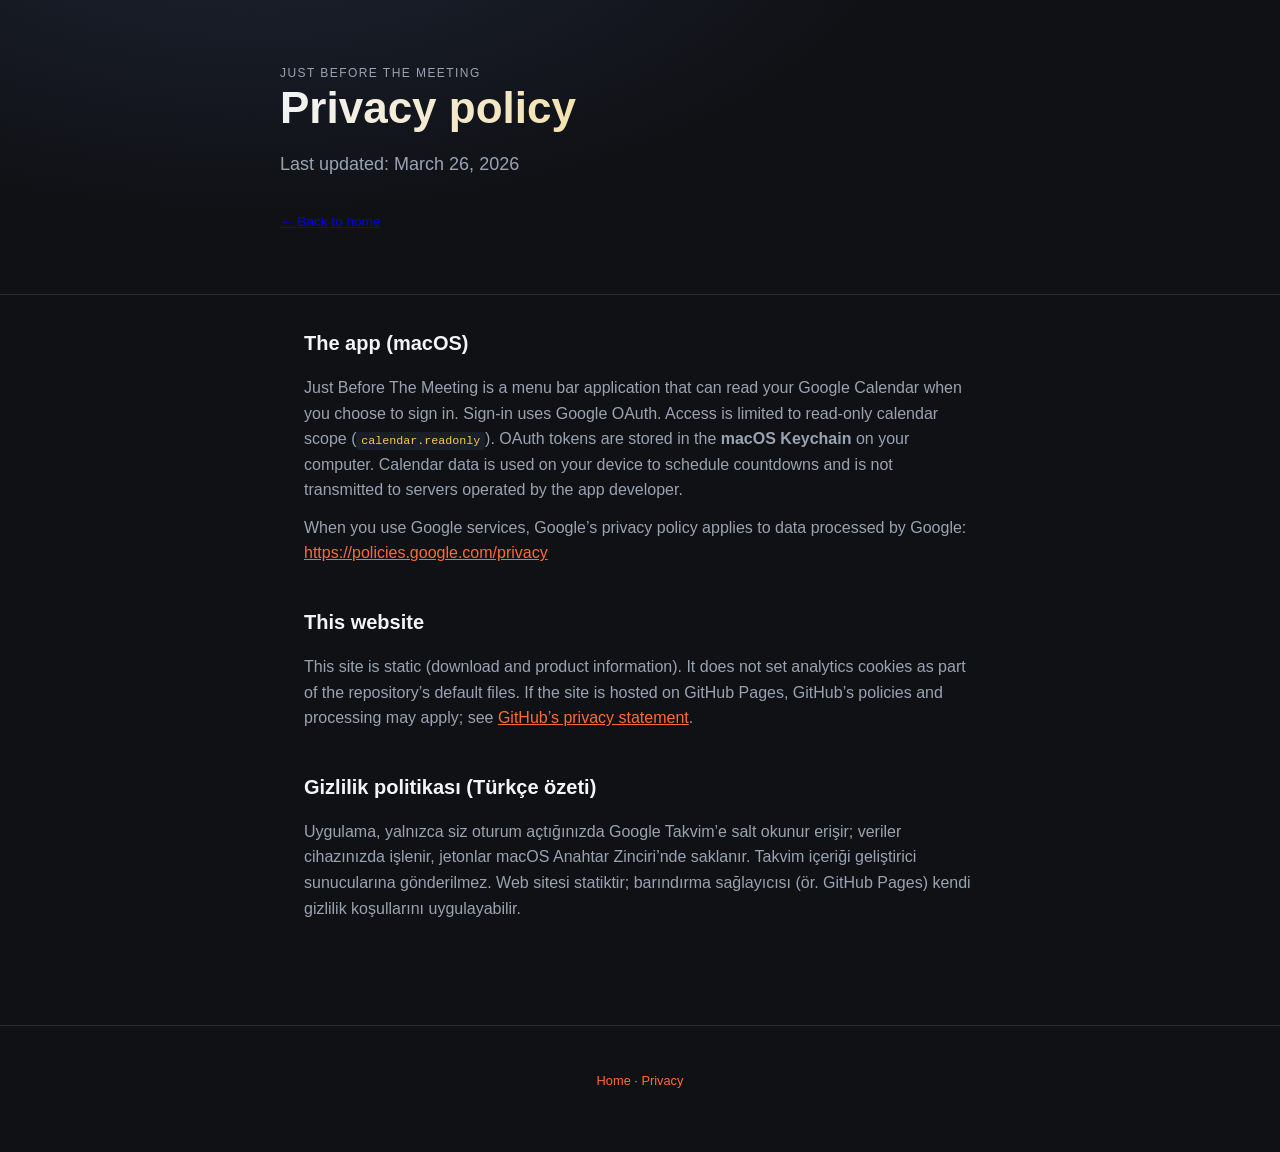
==== website/privacy.html @ f006d7a7 "Ship prep: app 1.0.0 (build 100), live site CTA, privacy page, Pages workflow - Bump CFBundleShortVe" ====
<!DOCTYPE html>
<html lang="en">
<head>
  <meta charset="UTF-8" />
  <meta name="viewport" content="width=device-width, initial-scale=1" />
  <title>Privacy policy — Just Before The Meeting</title>
  <meta name="description" content="Privacy policy for the Just Before The Meeting macOS app and this website." />
  <link rel="stylesheet" href="style.css" />
</head>
<body>
  <header class="hero">
    <div class="hero-inner">
      <p class="eyebrow">Just Before The Meeting</p>
      <h1>Privacy policy</h1>
      <p class="lede">Last updated: March 26, 2026</p>
      <p class="cta-note"><a href="index.html">← Back to home</a></p>
    </div>
  </header>

  <main class="legal">
    <section>
      <h2>The app (macOS)</h2>
      <p>
        Just Before The Meeting is a menu bar application that can read your Google Calendar when you choose to sign in.
        Sign-in uses Google OAuth. Access is limited to read-only calendar scope (<code>calendar.readonly</code>).
        OAuth tokens are stored in the <strong>macOS Keychain</strong> on your computer. Calendar data is used on your
        device to schedule countdowns and is not transmitted to servers operated by the app developer.
      </p>
      <p>
        When you use Google services, Google’s privacy policy applies to data processed by Google:
        <a href="https://policies.google.com/privacy">https://policies.google.com/privacy</a>
      </p>
    </section>

    <section>
      <h2>This website</h2>
      <p>
        This site is static (download and product information). It does not set analytics cookies as part of the
        repository’s default files. If the site is hosted on GitHub Pages, GitHub’s policies and processing may apply;
        see <a href="https://docs.github.com/en/site-policy/privacy-policies/github-privacy-statement">GitHub’s privacy statement</a>.
      </p>
    </section>

    <section lang="tr">
      <h2>Gizlilik politikası (Türkçe özeti)</h2>
      <p>
        Uygulama, yalnızca siz oturum açtığınızda Google Takvim’e salt okunur erişir; veriler cihazınızda işlenir,
        jetonlar macOS Anahtar Zinciri’nde saklanır. Takvim içeriği geliştirici sunucularına gönderilmez. Web sitesi
        statiktir; barındırma sağlayıcısı (ör. GitHub Pages) kendi gizlilik koşullarını uygulayabilir.
      </p>
    </section>
  </main>

  <footer>
    <p><a href="index.html">Home</a> · <a href="privacy.html">Privacy</a></p>
  </footer>
</body>
</html>
---- website/style.css ----
:root {
  --bg: #0f1115;
  --fg: #f2f4f8;
  --muted: #9aa3b2;
  --accent: #ff6b35;
  --accent2: #f7c948;
  --card: #1a1e26;
  --font: "SF Pro Text", -apple-system, BlinkMacSystemFont, "Segoe UI", sans-serif;
}

* {
  box-sizing: border-box;
}

body {
  margin: 0;
  font-family: var(--font);
  background: radial-gradient(1200px 600px at 20% -10%, #1e2433 0%, var(--bg) 55%);
  color: var(--fg);
  line-height: 1.6;
  min-height: 100vh;
}

.hero {
  padding: 4rem 1.5rem 3rem;
  border-bottom: 1px solid #252a35;
}

.hero-inner {
  max-width: 720px;
  margin: 0 auto;
}

.hero-top {
  display: flex;
  flex-wrap: wrap;
  align-items: center;
  justify-content: space-between;
  gap: 0.75rem 1rem;
  margin-bottom: 0.75rem;
}

.lang-switcher {
  display: flex;
  align-items: center;
  gap: 0.5rem;
  font-size: 0.8rem;
  margin-left: auto;
}

.lang-select-label {
  color: var(--muted);
  white-space: nowrap;
}

.lang-select {
  font: inherit;
  font-size: 0.85rem;
  color: var(--fg);
  background: var(--card);
  border: 1px solid #2e3544;
  border-radius: 8px;
  padding: 0.4rem 2rem 0.4rem 0.65rem;
  cursor: pointer;
  min-width: 9rem;
  appearance: none;
  background-image: url("data:image/svg+xml,%3Csvg xmlns='http://www.w3.org/2000/svg' width='10' height='6' viewBox='0 0 10 6'%3E%3Cpath fill='%239aa3b2' d='M0 0h10L5 6z'/%3E%3C/svg%3E");
  background-repeat: no-repeat;
  background-position: right 0.55rem center;
  transition: border-color 0.15s ease, box-shadow 0.15s ease;
}

.lang-select:hover {
  border-color: #3d4658;
}

.lang-select:focus {
  outline: none;
  border-color: var(--accent);
  box-shadow: 0 0 0 2px rgba(255, 107, 53, 0.25);
}

.eyebrow {
  text-transform: uppercase;
  letter-spacing: 0.12em;
  font-size: 0.75rem;
  color: var(--muted);
  margin: 0;
}

h1 {
  font-size: clamp(2rem, 5vw, 2.75rem);
  line-height: 1.15;
  margin: 0 0 1rem;
  background: linear-gradient(120deg, var(--fg), var(--accent2));
  -webkit-background-clip: text;
  background-clip: text;
  color: transparent;
}

.lede {
  font-size: 1.125rem;
  color: var(--muted);
  margin: 0 0 2rem;
}

.cta {
  display: inline-block;
  padding: 0.85rem 1.5rem;
  border-radius: 999px;
  background: linear-gradient(135deg, var(--accent), #ff9f1c);
  color: #1a0b05;
  font-weight: 600;
  text-decoration: none;
  box-shadow: 0 8px 24px rgba(255, 107, 53, 0.35);
  transition: transform 0.15s ease, box-shadow 0.15s ease;
}

.cta:hover {
  transform: translateY(-1px);
  box-shadow: 0 12px 28px rgba(255, 107, 53, 0.45);
}

.cta[aria-disabled="true"] {
  opacity: 0.65;
  pointer-events: none;
}

.cta-note {
  margin-top: 1rem;
  font-size: 0.85rem;
  color: var(--muted);
}

main {
  max-width: 720px;
  margin: 0 auto;
  padding: 2.5rem 1.5rem 4rem;
}

section {
  margin-bottom: 2.5rem;
}

h2 {
  font-size: 1.25rem;
  margin: 0 0 1rem;
}

.features ul,
.how ol {
  padding-left: 1.25rem;
  color: var(--muted);
}

.features li,
.how li {
  margin-bottom: 0.65rem;
}

code {
  font-size: 0.9em;
  background: var(--card);
  padding: 0.15em 0.4em;
  border-radius: 4px;
  color: var(--accent2);
}

footer {
  text-align: center;
  padding: 2rem 1rem 3rem;
  font-size: 0.8rem;
  color: var(--muted);
  border-top: 1px solid #252a35;
}

footer a {
  color: var(--accent);
  text-decoration: none;
}

footer a:hover {
  text-decoration: underline;
}

.legal {
  max-width: 720px;
  margin: 0 auto;
  padding: 0 1.5rem 4rem;
  color: var(--muted);
}

.legal h2 {
  color: var(--fg);
  margin-top: 2rem;
}

.legal p {
  margin: 0.75rem 0;
}

.legal a {
  color: var(--accent);
}

.footer-line {
  margin: 0;
}

#footer-privacy {
  margin-left: 0.35rem;
  color: var(--accent);
  text-decoration: none;
}

#footer-privacy:hover {
  text-decoration: underline;
}
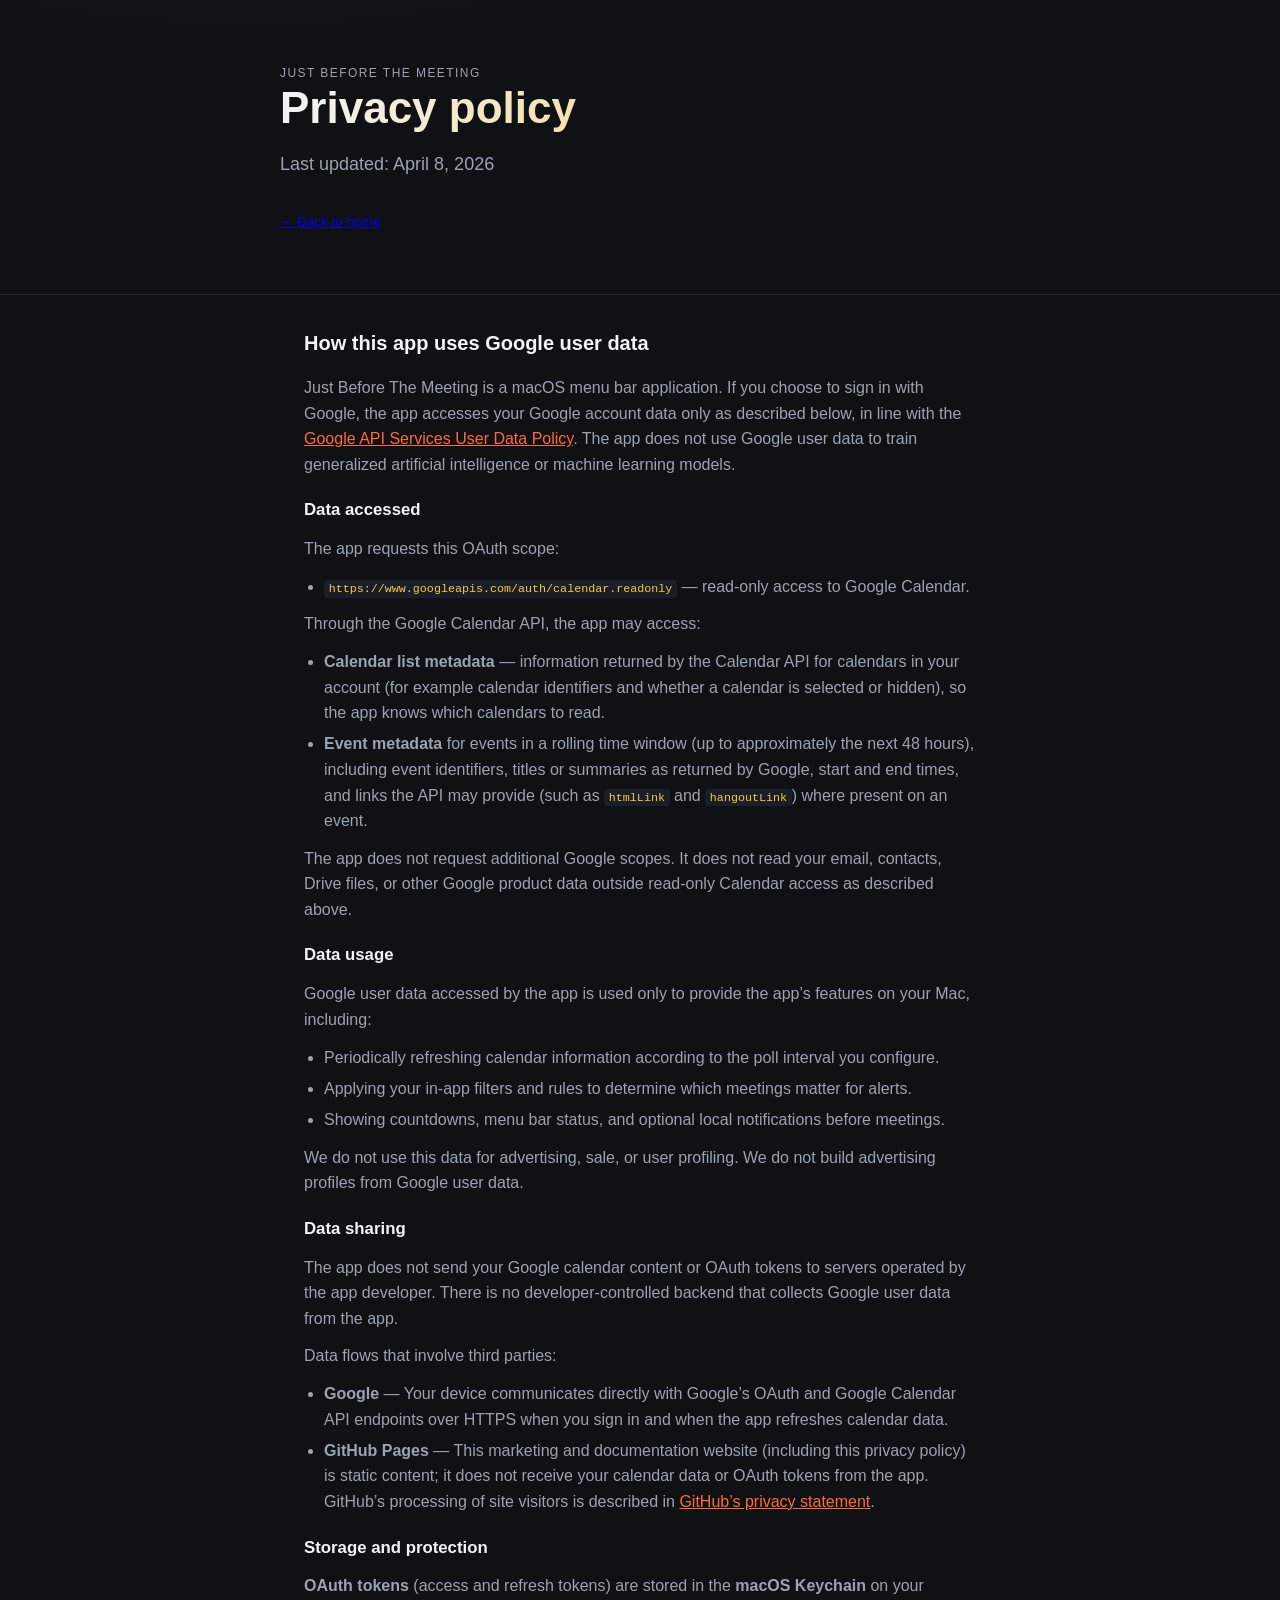
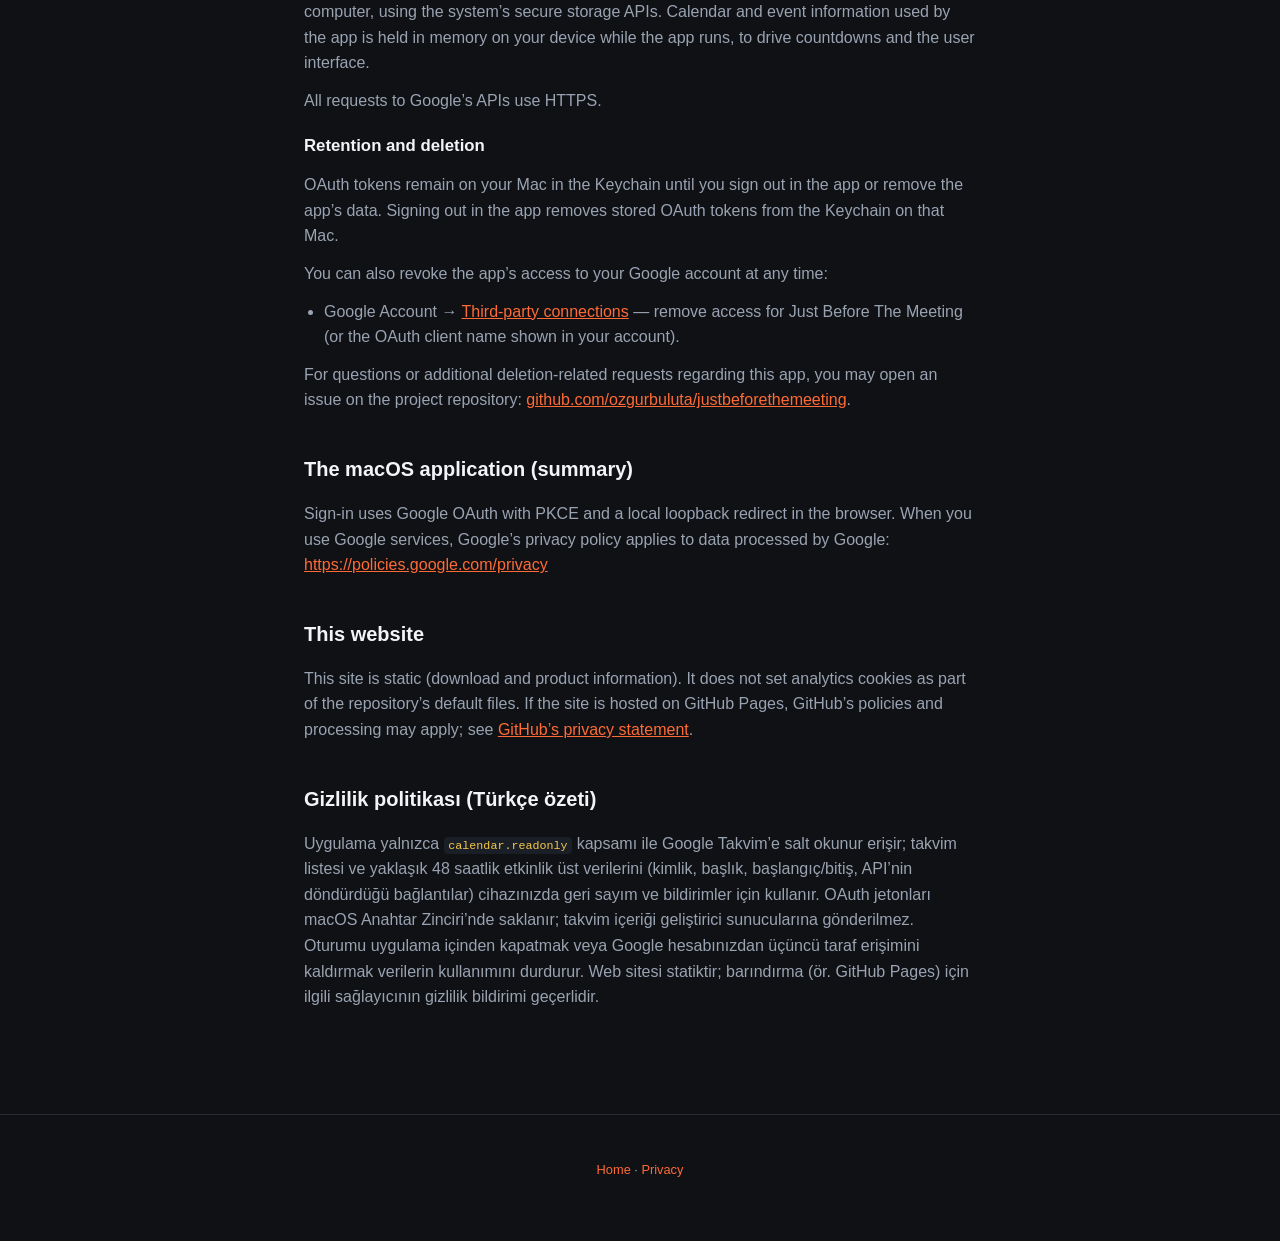
==== commit 080e7fe4: "Expand privacy policy for Google verification; add Search Console hook and checklist - privacy.html:" ====
--- a/website/privacy.html
+++ b/website/privacy.html
@@ -12,22 +12,109 @@
     <div class="hero-inner">
       <p class="eyebrow">Just Before The Meeting</p>
       <h1>Privacy policy</h1>
-      <p class="lede">Last updated: March 26, 2026</p>
+      <p class="lede">Last updated: April 8, 2026</p>
       <p class="cta-note"><a href="index.html">← Back to home</a></p>
     </div>
   </header>
 
   <main class="legal">
     <section>
-      <h2>The app (macOS)</h2>
+      <h2>How this app uses Google user data</h2>
       <p>
-        Just Before The Meeting is a menu bar application that can read your Google Calendar when you choose to sign in.
-        Sign-in uses Google OAuth. Access is limited to read-only calendar scope (<code>calendar.readonly</code>).
-        OAuth tokens are stored in the <strong>macOS Keychain</strong> on your computer. Calendar data is used on your
-        device to schedule countdowns and is not transmitted to servers operated by the app developer.
+        Just Before The Meeting is a macOS menu bar application. If you choose to sign in with Google, the app accesses
+        your Google account data only as described below, in line with the
+        <a href="https://developers.google.com/terms/api-services-user-data-policy">Google API Services User Data Policy</a>.
+        The app does not use Google user data to train generalized artificial intelligence or machine learning models.
       </p>
+
+      <h3>Data accessed</h3>
+      <p>The app requests this OAuth scope:</p>
+      <ul>
+        <li>
+          <code>https://www.googleapis.com/auth/calendar.readonly</code> — read-only access to Google Calendar.
+        </li>
+      </ul>
+      <p>Through the Google Calendar API, the app may access:</p>
+      <ul>
+        <li>
+          <strong>Calendar list metadata</strong> — information returned by the Calendar API for calendars in your account
+          (for example calendar identifiers and whether a calendar is selected or hidden), so the app knows which calendars
+          to read.
+        </li>
+        <li>
+          <strong>Event metadata</strong> for events in a rolling time window (up to approximately the next 48 hours),
+          including event identifiers, titles or summaries as returned by Google, start and end times, and links the API may
+          provide (such as <code>htmlLink</code> and <code>hangoutLink</code>) where present on an event.
+        </li>
+      </ul>
       <p>
-        When you use Google services, Google’s privacy policy applies to data processed by Google:
+        The app does not request additional Google scopes. It does not read your email, contacts, Drive files, or other
+        Google product data outside read-only Calendar access as described above.
+      </p>
+
+      <h3>Data usage</h3>
+      <p>Google user data accessed by the app is used only to provide the app’s features on your Mac, including:</p>
+      <ul>
+        <li>Periodically refreshing calendar information according to the poll interval you configure.</li>
+        <li>Applying your in-app filters and rules to determine which meetings matter for alerts.</li>
+        <li>Showing countdowns, menu bar status, and optional local notifications before meetings.</li>
+      </ul>
+      <p>
+        We do not use this data for advertising, sale, or user profiling. We do not build advertising profiles from Google
+        user data.
+      </p>
+
+      <h3>Data sharing</h3>
+      <p>
+        The app does not send your Google calendar content or OAuth tokens to servers operated by the app developer. There
+        is no developer-controlled backend that collects Google user data from the app.
+      </p>
+      <p>Data flows that involve third parties:</p>
+      <ul>
+        <li>
+          <strong>Google</strong> — Your device communicates directly with Google’s OAuth and Google Calendar API endpoints
+          over HTTPS when you sign in and when the app refreshes calendar data.
+        </li>
+        <li>
+          <strong>GitHub Pages</strong> — This marketing and documentation website (including this privacy policy) is static
+          content; it does not receive your calendar data or OAuth tokens from the app. GitHub’s processing of site visitors
+          is described in
+          <a href="https://docs.github.com/en/site-policy/privacy-policies/github-privacy-statement">GitHub’s privacy statement</a>.
+        </li>
+      </ul>
+
+      <h3>Storage and protection</h3>
+      <p>
+        <strong>OAuth tokens</strong> (access and refresh tokens) are stored in the <strong>macOS Keychain</strong> on your
+        computer, using the system’s secure storage APIs. Calendar and event information used by the app is held in memory
+        on your device while the app runs, to drive countdowns and the user interface.
+      </p>
+      <p>All requests to Google’s APIs use HTTPS.</p>
+
+      <h3>Retention and deletion</h3>
+      <p>
+        OAuth tokens remain on your Mac in the Keychain until you sign out in the app or remove the app’s data. Signing out
+        in the app removes stored OAuth tokens from the Keychain on that Mac.
+      </p>
+      <p>You can also revoke the app’s access to your Google account at any time:</p>
+      <ul>
+        <li>
+          Google Account → <a href="https://myaccount.google.com/permissions">Third-party connections</a> — remove access
+          for Just Before The Meeting (or the OAuth client name shown in your account).
+        </li>
+      </ul>
+      <p>
+        For questions or additional deletion-related requests regarding this app, you may open an issue on the project
+        repository:
+        <a href="https://github.com/ozgurbuluta/justbeforethemeeting">github.com/ozgurbuluta/justbeforethemeeting</a>.
+      </p>
+    </section>
+
+    <section>
+      <h2>The macOS application (summary)</h2>
+      <p>
+        Sign-in uses Google OAuth with PKCE and a local loopback redirect in the browser. When you use Google services,
+        Google’s privacy policy applies to data processed by Google:
         <a href="https://policies.google.com/privacy">https://policies.google.com/privacy</a>
       </p>
     </section>
@@ -36,17 +123,20 @@
       <h2>This website</h2>
       <p>
         This site is static (download and product information). It does not set analytics cookies as part of the
-        repository’s default files. If the site is hosted on GitHub Pages, GitHub’s policies and processing may apply;
-        see <a href="https://docs.github.com/en/site-policy/privacy-policies/github-privacy-statement">GitHub’s privacy statement</a>.
+        repository’s default files. If the site is hosted on GitHub Pages, GitHub’s policies and processing may apply; see
+        <a href="https://docs.github.com/en/site-policy/privacy-policies/github-privacy-statement">GitHub’s privacy statement</a>.
       </p>
     </section>
 
     <section lang="tr">
       <h2>Gizlilik politikası (Türkçe özeti)</h2>
       <p>
-        Uygulama, yalnızca siz oturum açtığınızda Google Takvim’e salt okunur erişir; veriler cihazınızda işlenir,
-        jetonlar macOS Anahtar Zinciri’nde saklanır. Takvim içeriği geliştirici sunucularına gönderilmez. Web sitesi
-        statiktir; barındırma sağlayıcısı (ör. GitHub Pages) kendi gizlilik koşullarını uygulayabilir.
+        Uygulama yalnızca <code>calendar.readonly</code> kapsamı ile Google Takvim’e salt okunur erişir; takvim listesi ve
+        yaklaşık 48 saatlik etkinlik üst verilerini (kimlik, başlık, başlangıç/bitiş, API’nin döndürdüğü bağlantılar) cihazınızda
+        geri sayım ve bildirimler için kullanır. OAuth jetonları macOS Anahtar Zinciri’nde saklanır; takvim içeriği geliştirici
+        sunucularına gönderilmez. Oturumu uygulama içinden kapatmak veya Google hesabınızdan üçüncü taraf erişimini kaldırmak
+        verilerin kullanımını durdurur. Web sitesi statiktir; barındırma (ör. GitHub Pages) için ilgili sağlayıcının gizlilik
+        bildirimi geçerlidir.
       </p>
     </section>
   </main>
--- a/website/style.css
+++ b/website/style.css
@@ -195,6 +195,23 @@
   margin-top: 2rem;
 }
 
+.legal h3 {
+  color: var(--fg);
+  font-size: 1.05rem;
+  font-weight: 600;
+  margin-top: 1.25rem;
+  margin-bottom: 0.35rem;
+}
+
+.legal ul {
+  margin: 0.5rem 0 0.75rem 1.25rem;
+  padding: 0;
+}
+
+.legal li {
+  margin: 0.35rem 0;
+}
+
 .legal p {
   margin: 0.75rem 0;
 }
